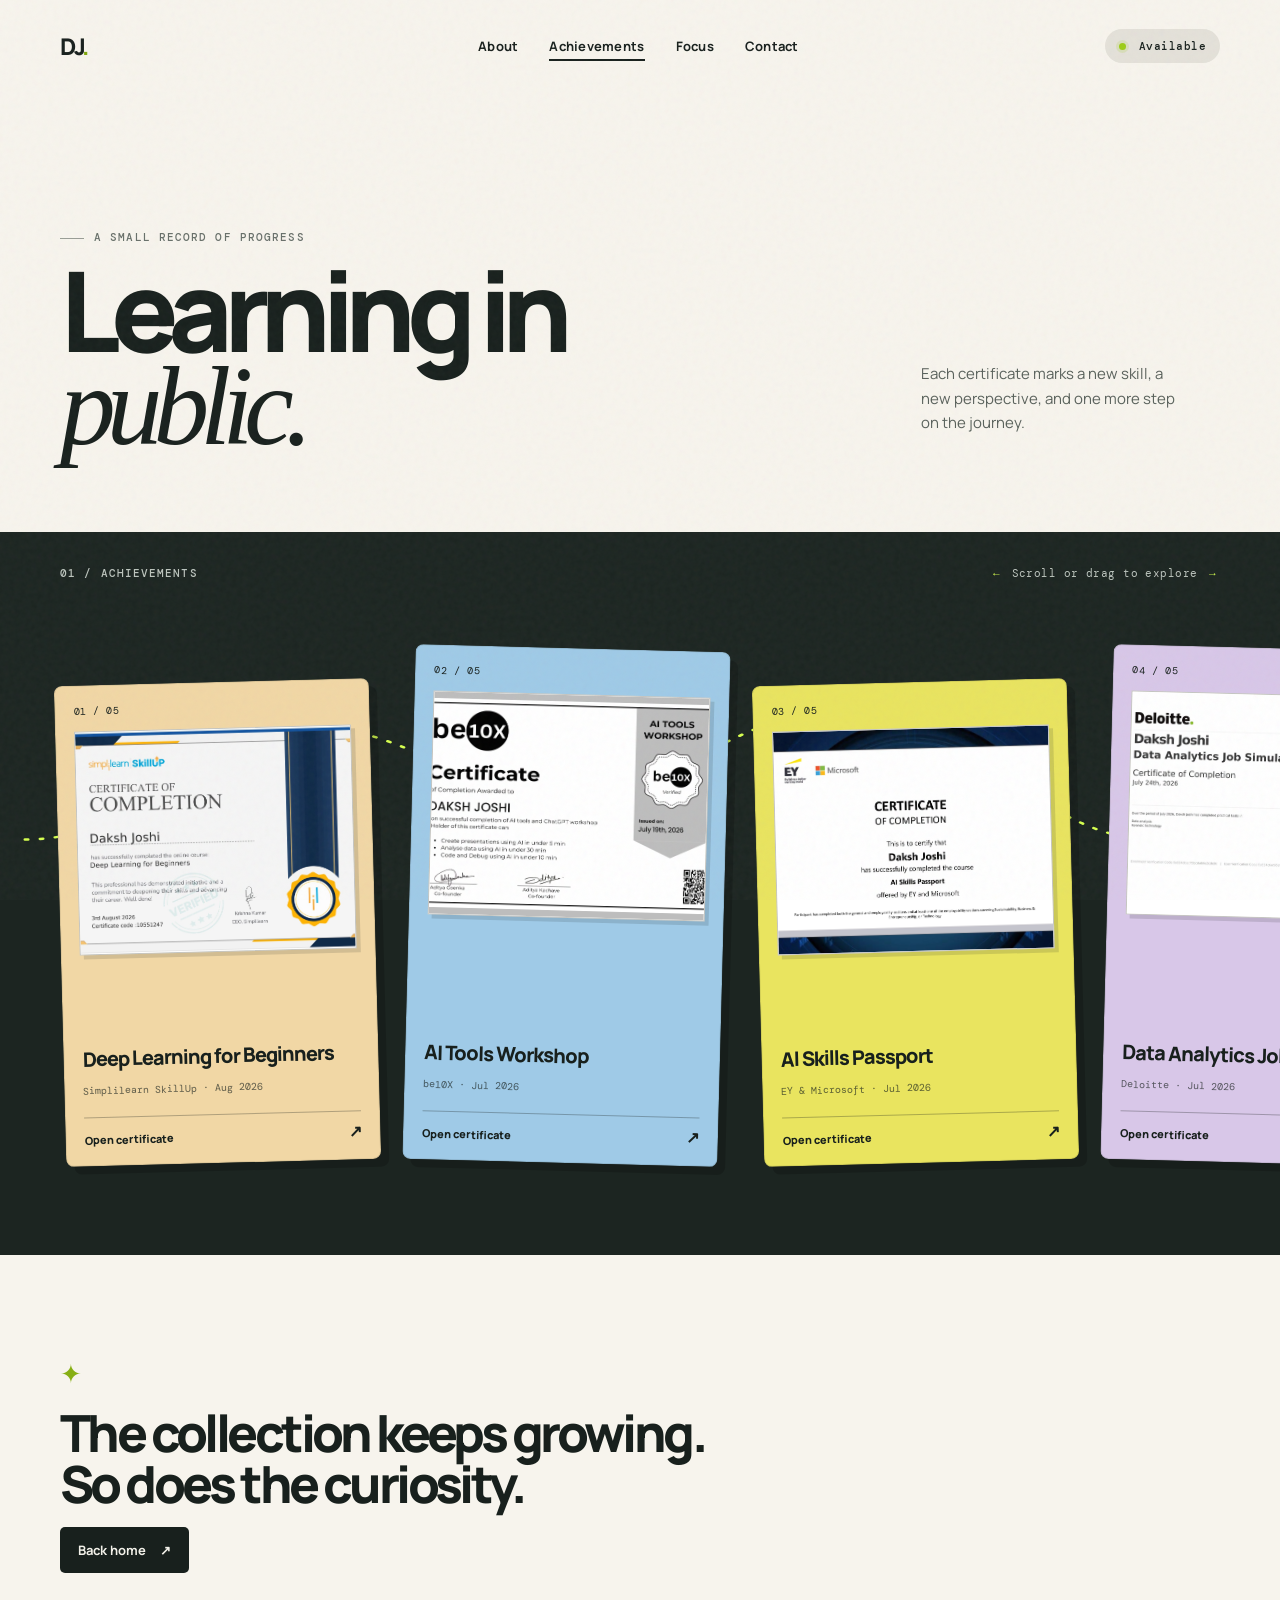
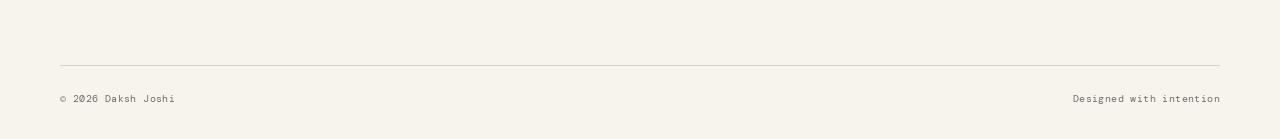
==== achievements.html @ 8176eeb9 "Initial commit" ====
<!doctype html>
<html lang="en">
  <head>
    <meta charset="UTF-8" />
    <meta name="viewport" content="width=device-width, initial-scale=1.0" />
    <meta name="description" content="Daksh Joshi's achievements and certificates." />
    <title>Achievements — Daksh Joshi</title>
    <link rel="preconnect" href="https://fonts.googleapis.com" />
    <link rel="preconnect" href="https://fonts.gstatic.com" crossorigin />
    <link href="https://fonts.googleapis.com/css2?family=DM+Mono:wght@400;500&family=Manrope:wght@400;500;600;700;800&display=swap" rel="stylesheet" />
    <link rel="stylesheet" href="styles.css" />
  </head>
  <body class="achievements-page">
    <div class="grain"></div>
    <header class="nav wrap">
      <a class="brand" href="index.html" aria-label="Daksh Joshi home">DJ<span>.</span></a>
      <nav aria-label="Main navigation">
        <a href="index.html#about">About</a>
        <a class="active" href="achievements.html">Achievements</a>
        <a href="index.html#work">Focus</a>
        <a href="index.html#contact">Contact</a>
      </nav>
      <a class="availability" href="index.html#contact"><i></i> Available</a>
    </header>

    <main>
      <section class="achievements-hero wrap">
        <div>
          <p class="eyebrow">A SMALL RECORD OF PROGRESS</p>
          <h1>Learning in<br /><em>public.</em></h1>
        </div>
        <p class="achievements-intro">Each certificate marks a new skill, a new perspective, and one more step on the journey.</p>
      </section>

      <section class="certificate-section">
        <div class="gallery-title wrap">
          <p class="section-label">01 / ACHIEVEMENTS</p>
          <p class="gallery-hint"><span>←</span> Scroll or drag to explore <span>→</span></p>
        </div>
        <div class="certificate-gallery" aria-label="Certificates. Scroll sideways to view more.">
          <svg class="joy-line" viewBox="0 0 2160 410" preserveAspectRatio="none" aria-hidden="true">
            <path d="M-35 300 C120 300 88 115 265 157 S457 335 592 232 S799 95 937 216 S1120 327 1254 170 S1465 83 1580 235 S1780 329 1900 197 S2080 94 2200 190" />
          </svg>
          <article class="certificate-card warm">
            <p class="card-number">01 / 05</p>
            <div class="certificate-image"><img src="assets/certificates/deep-learning.jpg" alt="Deep Learning for Beginners certificate" /></div>
            <div class="certificate-copy"><p>Deep Learning for Beginners</p><span>Simplilearn SkillUp · Aug 2026</span></div>
            <a href="assets/certificates/deep-learning.pdf" target="_blank" rel="noopener">Open certificate <b>↗</b></a>
          </article>
          <article class="certificate-card blue">
            <p class="card-number">02 / 05</p>
            <div class="certificate-image"><img src="assets/certificates/ai-tools-workshop.jpg" alt="AI Tools Workshop certificate" /></div>
            <div class="certificate-copy"><p>AI Tools Workshop</p><span>be10X · Jul 2026</span></div>
            <a href="assets/certificates/ai-tools-workshop.pdf" target="_blank" rel="noopener">Open certificate <b>↗</b></a>
          </article>
          <article class="certificate-card yellow">
            <p class="card-number">03 / 05</p>
            <div class="certificate-image"><img src="assets/certificates/ai-skills-passport.jpg" alt="AI Skills Passport certificate" /></div>
            <div class="certificate-copy"><p>AI Skills Passport</p><span>EY & Microsoft · Jul 2026</span></div>
            <a href="assets/certificates/ai-skills-passport.pdf" target="_blank" rel="noopener">Open certificate <b>↗</b></a>
          </article>
          <article class="certificate-card lilac">
            <p class="card-number">04 / 05</p>
            <div class="certificate-image"><img src="assets/certificates/data-analytics.jpg" alt="Data Analytics Job Simulation certificate" /></div>
            <div class="certificate-copy"><p>Data Analytics Job Simulation</p><span>Deloitte · Jul 2026</span></div>
            <a href="assets/certificates/data-analytics.pdf" target="_blank" rel="noopener">Open certificate <b>↗</b></a>
          </article>
          <article class="certificate-card green">
            <p class="card-number">05 / 05</p>
            <div class="certificate-image"><img src="assets/certificates/power-bi.jpg" alt="Power BI for Beginners certificate" /></div>
            <div class="certificate-copy"><p>Power BI for Beginners</p><span>Simplilearn SkillUp · Jul 2026</span></div>
            <a href="assets/certificates/power-bi.pdf" target="_blank" rel="noopener">Open certificate <b>↗</b></a>
          </article>
        </div>
      </section>

      <section class="achievement-note wrap">
        <span class="spark">✦</span>
        <p>The collection keeps growing.<br />So does the curiosity.</p>
        <a class="button button-dark" href="index.html">Back home <span>↗</span></a>
      </section>
    </main>
    <footer class="footer wrap"><span>© <span id="year"></span> Daksh Joshi</span><span>Designed with intention</span></footer>
    <script src="script.js"></script>
  </body>
</html>
---- styles.css ----
:root { --ink:#18201d; --paper:#f2f0e9; --lime:#d5ff4f; --muted:#68706a; --line:rgba(24,32,29,.16); }
* { box-sizing:border-box; }
html { scroll-behavior:smooth; }
body { margin:0; color:var(--ink); background:var(--paper); font-family:Manrope,Arial,sans-serif; overflow-x:hidden; }
.grain { position:fixed; inset:0; pointer-events:none; opacity:.07; z-index:10; background-image:url("data:image/svg+xml,%3Csvg viewBox='0 0 180 180' xmlns='http://www.w3.org/2000/svg'%3E%3Cfilter id='n'%3E%3CfeTurbulence type='fractalNoise' baseFrequency='.9' numOctaves='4' stitchTiles='stitch'/%3E%3C/filter%3E%3Crect width='100%25' height='100%25' filter='url(%23n)' opacity='.6'/%3E%3C/svg%3E"); }
.wrap { width:min(1160px, calc(100% - 64px)); margin:auto; }
.nav { height:92px; display:flex; align-items:center; justify-content:space-between; font-size:13px; font-weight:700; letter-spacing:.02em; }
.brand { color:var(--ink); text-decoration:none; font-size:23px; letter-spacing:-.1em; font-weight:800; }.brand span { color:#80a80b; }
nav { display:flex; gap:31px; margin-left:85px; } nav a { color:var(--ink); text-decoration:none; position:relative; padding:6px 0; } nav a::after { content:""; position:absolute; bottom:0; left:0; width:0; height:2px; background:var(--ink); transition:width .28s ease; } nav a:hover::after { width:100%; }
.availability { text-decoration:none; color:var(--ink); background:#e4e1d9; padding:10px 14px; border-radius:999px; font:500 11px "DM Mono",monospace; letter-spacing:.04em; transition:transform .25s, background .25s; }.availability:hover { background:var(--lime); transform:translateY(-2px); }.availability i { display:inline-block; width:7px; height:7px; background:#9ccc15; border-radius:50%; margin-right:6px; box-shadow:0 0 0 3px rgba(156,204,21,.16); }
.hero { min-height:calc(100vh - 92px); display:grid; grid-template-columns:1.1fr .9fr; align-items:center; padding:72px 0 110px; }
.eyebrow,.section-label { font:500 11px "DM Mono",monospace; letter-spacing:.1em; color:var(--muted); margin:0 0 20px; }.eyebrow::before { content:""; display:inline-block; width:24px; height:1px; vertical-align:middle; background:#9a9d96; margin-right:10px; }
h1,h2,h3,p { margin-top:0; } h1 { font-size:clamp(69px,9vw,130px); line-height:.82; letter-spacing:-.085em; margin:0; font-weight:800; } em { font-family:Georgia,serif; font-weight:400; letter-spacing:-.08em; } .intro { max-width:390px; font-size:17px; line-height:1.65; color:#4d5550; margin:38px 0 31px; }
.hero-actions { display:flex; align-items:center; gap:28px; }.button { text-decoration:none; padding:14px 18px; border-radius:5px; font-size:13px; font-weight:700; transition:transform .25s ease, box-shadow .25s ease; }.button-dark { background:var(--ink); color:var(--paper); }.button-dark span,.contact-card a span { margin-left:11px; display:inline-block; transition:transform .25s; }.button-dark:hover { transform:translateY(-3px); box-shadow:0 9px 0 #b9dc3a; }.button-dark:hover span,.contact-card a:hover span { transform:translate(3px,-3px); }
.text-link { color:var(--ink); text-decoration:none; font-size:13px; font-weight:700; display:inline-block; border-bottom:1px solid var(--ink); padding-bottom:4px; transition:color .25s, border-color .25s; }.text-link span { display:inline-block; margin-left:8px; transition:transform .25s; }.text-link:hover { color:#6b9614; border-color:#6b9614; }.text-link:hover span { transform:translateY(4px); }
.certificate-link { margin-left:22px; }
.hero-art { height:480px; position:relative; display:grid; place-items:center; }.portrait-card { width:min(285px,70vw); height:370px; background:var(--ink); color:var(--paper); border-radius:146px 146px 9px 9px; display:flex; flex-direction:column; justify-content:space-between; padding:21px; position:relative; overflow:hidden; box-shadow:16px 18px 0 #dbe1d2; transition:transform .35s ease, box-shadow .35s ease; }.hero-art:hover .portrait-card { transform:rotate(-3deg) translateY(-6px); box-shadow:25px 28px 0 #d3fb51; }.portrait-card::before { content:""; position:absolute; width:270px; height:270px; border-radius:50%; background:var(--lime); top:82px; left:34px; opacity:.94; }.card-top,.card-bottom { z-index:1; font:10px "DM Mono",monospace; letter-spacing:.08em; }.card-bottom { color:#b9c0ba; }.monogram { z-index:1; position:absolute; top:116px; left:50%; transform:translateX(-50%); font-size:117px; font-weight:800; letter-spacing:-.14em; color:var(--ink); }.orb { position:absolute; border-radius:50%; z-index:-1; }.orb-one { width:140px; height:140px; right:5px; top:18px; border:1px solid #b7b8b2; }.orb-two { width:53px; height:53px; left:27px; bottom:62px; background:#a6d72a; }.side-note { position:absolute; right:-3px; bottom:12px; transform:rotate(-90deg); transform-origin:right bottom; font:10px "DM Mono",monospace; letter-spacing:.08em; color:var(--muted); }
.section { padding:112px 0; }.about { border-top:1px solid var(--line); }.about-grid { display:grid; grid-template-columns:1.15fr .85fr; gap:80px; }.about h2 { font-size:clamp(37px,4.5vw,62px); line-height:1; letter-spacing:-.07em; margin:0; }.about-text { font-size:15px; line-height:1.7; color:#4e5650; padding-top:7px; }.about-text p { margin-bottom:20px; }.about-text .text-link { margin-top:12px; color:var(--ink); }
.focus { background:var(--ink); color:var(--paper); width:100%; padding-left:max(32px, calc((100% - 1160px)/2)); padding-right:max(32px, calc((100% - 1160px)/2)); }.focus-head { display:flex; justify-content:space-between; align-items:flex-start; }.focus .section-label { color:#aab2ac; }.focus-head > p:last-child { margin:0; color:#c4c8c2; font-size:14px; }.focus-list { border-top:1px solid rgba(255,255,255,.22); margin-top:46px; }.focus-item { min-height:144px; display:grid; grid-template-columns:80px 1fr 1.2fr 40px; align-items:center; gap:20px; border-bottom:1px solid rgba(255,255,255,.22); transition:padding .35s, background .35s, color .35s; }.focus-item:hover { color:var(--ink); background:var(--lime); padding-left:24px; padding-right:24px; }.focus-item span { font:11px "DM Mono",monospace; color:#b9c3bc; }.focus-item:hover span { color:#4a5831; }.focus-item h3 { font-size:27px; letter-spacing:-.06em; line-height:.96; margin:0; }.focus-item p { font-size:14px; line-height:1.6; color:#bac1bb; margin:0; max-width:275px; }.focus-item:hover p { color:#435134; }.focus-item b { font-size:24px; font-weight:400; text-align:right; transition:transform .3s; }.focus-item:hover b { transform:translate(4px,-4px); }
.contact { padding-bottom:100px; }.contact-card { min-height:300px; position:relative; overflow:hidden; display:flex; flex-direction:column; justify-content:center; align-items:flex-start; padding:52px; background:#d7fa5d; border-radius:8px; transition:transform .35s, box-shadow .35s; }.contact-card:hover { transform:translateY(-7px); box-shadow:12px 12px 0 var(--ink); }.contact-card p { max-width:420px; font-size:25px; letter-spacing:-.05em; line-height:1.12; margin:0 0 24px; position:relative; z-index:1; }.contact-card a { color:var(--ink); font-size:clamp(35px,5vw,67px); font-weight:800; letter-spacing:-.08em; text-decoration:none; position:relative; z-index:1; }.contact-glow { position:absolute; right:-55px; top:-120px; width:350px; height:350px; border-radius:50%; background:#f5ffd5; transition:transform .5s; }.contact-card:hover .contact-glow { transform:scale(1.25); }
.footer { border-top:1px solid var(--line); padding:26px 0 34px; display:flex; justify-content:space-between; color:var(--muted); font:10px "DM Mono",monospace; letter-spacing:.04em; }.reveal { animation:rise .8s both; }.hero-art { animation-delay:.15s; } @keyframes rise { from { opacity:0; transform:translateY(18px); } to { opacity:1; transform:none; } }
.achievements-page { background:#f7f4ed; }.achievements-page nav a.active::after { width:100%; }.achievements-hero { min-height:440px; display:flex; justify-content:space-between; align-items:flex-end; padding:84px 0 80px; }.achievements-hero h1 { font-size:clamp(60px,8.7vw,120px); }.achievements-intro { width:270px; margin:0 2.5% 16px 0; color:#59615b; font-size:15px; line-height:1.65; }.certificate-section { background:#1c2521; color:var(--paper); padding:34px 0 66px; overflow:hidden; }.gallery-title { display:flex; justify-content:space-between; align-items:center; }.gallery-title .section-label { color:#bdc5be; margin:0; }.gallery-hint { color:#bdc5be; font:11px "DM Mono",monospace; letter-spacing:.04em; margin:0; }.gallery-hint span { color:var(--lime); padding:0 4px; }.certificate-gallery { position:relative; display:flex; gap:34px; overflow-x:auto; overscroll-behavior-x:contain; scroll-snap-type:x mandatory; scrollbar-width:none; padding:68px max(32px, calc((100vw - 1160px)/2)) 26px; cursor:grab; }.certificate-gallery::-webkit-scrollbar { display:none; }.certificate-gallery.is-dragging { cursor:grabbing; user-select:none; scroll-snap-type:none; }.joy-line { pointer-events:none; position:absolute; height:330px; width:2160px; left:max(32px, calc((100vw - 1160px)/2)); top:18px; overflow:visible; }.joy-line path { fill:none; stroke:#d5ff4f; stroke-width:3; stroke-linecap:round; stroke-dasharray:3 12; }.certificate-card { position:relative; z-index:1; flex:0 0 315px; min-height:481px; display:flex; flex-direction:column; scroll-snap-align:center; padding:18px; border-radius:8px; color:var(--ink); border:1px solid rgba(24,32,29,.12); box-shadow:8px 8px 0 rgba(0,0,0,.18); transform:rotate(var(--tilt, 0deg)); transition:transform .3s ease, box-shadow .3s ease; }.certificate-card:nth-of-type(odd) { margin-top:34px; --tilt:-1.5deg; }.certificate-card:nth-of-type(even) { --tilt:1.5deg; }.certificate-card:hover { transform:translateY(-16px) rotate(0); box-shadow:13px 16px 0 #d5ff4f; }.certificate-card.warm { background:#f1d7a5; }.certificate-card.blue { background:#9fcae7; }.certificate-card.yellow { background:#e9e45f; }.certificate-card.lilac { background:#d8c7e8; }.certificate-card.green { background:#b7dfaf; }.card-number { font:10px "DM Mono",monospace; letter-spacing:.06em; margin:0 0 14px; }.certificate-image { height:224px; overflow:hidden; background:#fffdf9; border:1px solid rgba(24,32,29,.25); box-shadow:4px 4px 0 rgba(24,32,29,.14); }.certificate-image img { display:block; width:100%; height:100%; object-fit:cover; transition:transform .55s ease; }.certificate-card:hover .certificate-image img { transform:scale(1.07); }.certificate-copy { margin-top:auto; padding-top:25px; }.certificate-copy p { font-size:20px; font-weight:800; letter-spacing:-.05em; line-height:1.02; margin:0 0 8px; }.certificate-copy span { color:rgba(24,32,29,.68); font:10px "DM Mono",monospace; }.certificate-card > a { color:var(--ink); text-decoration:none; border-top:1px solid rgba(24,32,29,.3); margin-top:18px; padding-top:14px; display:flex; justify-content:space-between; font-size:11px; font-weight:800; }.certificate-card > a b { font-size:16px; line-height:.7; transition:transform .25s; }.certificate-card > a:hover b { transform:translate(3px,-3px); }.achievement-note { padding:100px 0 105px; position:relative; }.achievement-note .spark { display:block; font-size:26px; color:#87af14; margin-bottom:16px; }.achievement-note p { font-size:clamp(32px,4vw,53px); letter-spacing:-.07em; line-height:1; font-weight:800; margin:0 0 29px; }
@media (max-width:700px) { .wrap { width:min(100% - 40px,1160px); }.nav { height:78px; }.nav nav { display:none; }.availability { font-size:10px; }.hero { grid-template-columns:1fr; padding:64px 0 75px; }.hero-art { height:375px; margin-top:38px; }.portrait-card { height:320px; width:240px; }.portrait-card::before { width:230px; height:230px; left:20px; top:68px; }.monogram { top:99px; font-size:98px; }.about-grid { grid-template-columns:1fr; gap:30px; }.section { padding:74px 0; }.focus { padding-left:20px; padding-right:20px; }.focus-item { grid-template-columns:35px 1fr 30px; gap:10px; padding:24px 0; min-height:0; }.focus-item p { grid-column:2/4; font-size:12px; }.focus-item h3 { font-size:23px; }.contact-card { padding:33px 27px; min-height:250px; }.contact-card p { font-size:21px; }.footer { font-size:9px; }.side-note { right:-12px; }.certificate-link { margin:18px 0 0; }.achievements-hero { min-height:365px; display:block; padding:58px 0 65px; }.achievements-intro { margin:30px 0 0; }.certificate-gallery { gap:23px; padding:48px 20px 26px; }.joy-line { left:20px; top:3px; }.certificate-card { flex-basis:270px; min-height:430px; padding:14px; }.certificate-image { height:190px; }.certificate-copy p { font-size:18px; }.gallery-title { width:calc(100% - 40px); }.gallery-hint { font-size:9px; }.achievement-note { padding:72px 0; } }
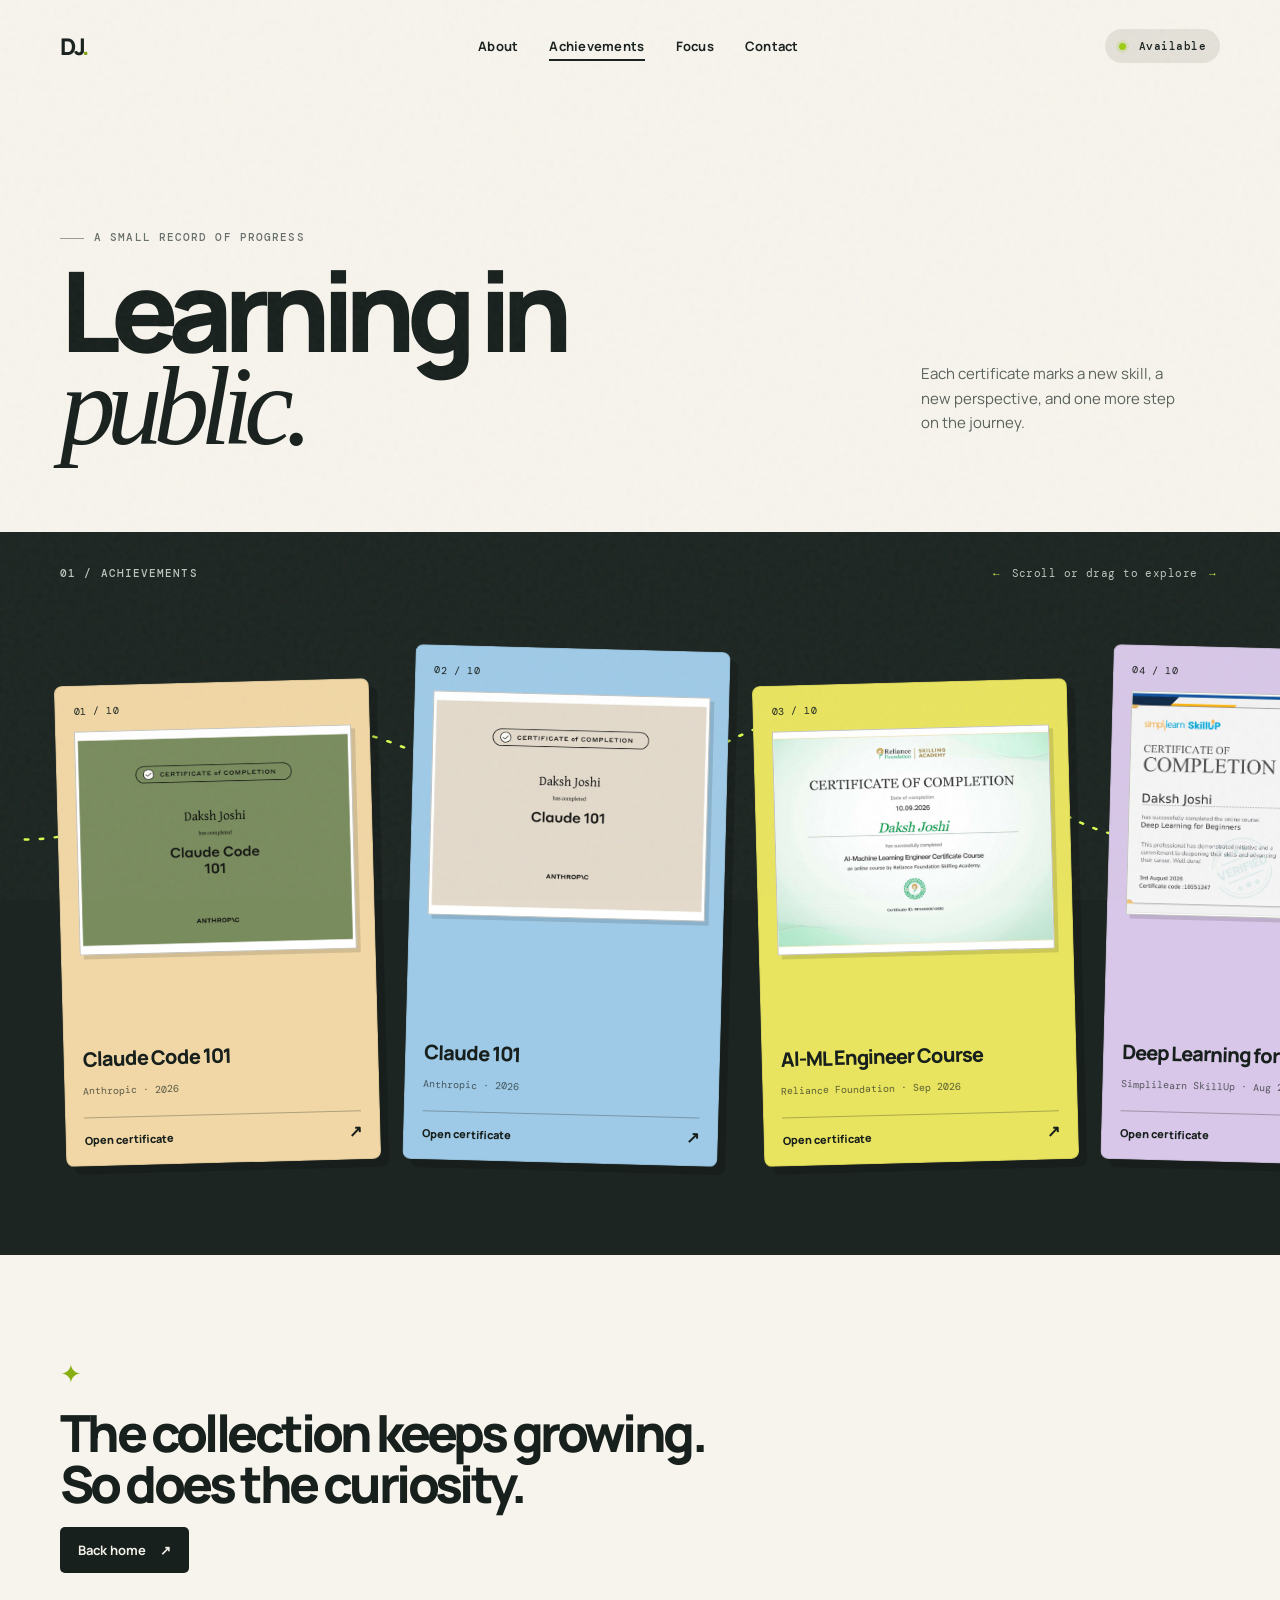
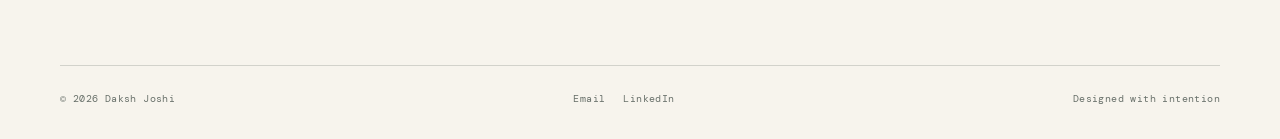
==== commit a6681985: "Update" ====
--- a/achievements.html
+++ b/achievements.html
@@ -38,38 +38,68 @@
           <p class="gallery-hint"><span>←</span> Scroll or drag to explore <span>→</span></p>
         </div>
         <div class="certificate-gallery" aria-label="Certificates. Scroll sideways to view more.">
-          <svg class="joy-line" viewBox="0 0 2160 410" preserveAspectRatio="none" aria-hidden="true">
-            <path d="M-35 300 C120 300 88 115 265 157 S457 335 592 232 S799 95 937 216 S1120 327 1254 170 S1465 83 1580 235 S1780 329 1900 197 S2080 94 2200 190" />
+          <svg class="joy-line" viewBox="0 0 4200 410" preserveAspectRatio="none" aria-hidden="true">
+            <path d="M-35 300 C120 300 88 115 265 157 S457 335 592 232 S799 95 937 216 S1120 327 1254 170 S1465 83 1580 235 S1780 329 1900 197 S2080 94 2200 190 S2400 320 2520 205 S2720 90 2850 210 S3040 330 3180 180 S3360 85 3490 225 S3680 325 3820 195 S4000 95 4150 210" />
           </svg>
           <article class="certificate-card warm">
-            <p class="card-number">01 / 05</p>
+            <p class="card-number">01 / 10</p>
+            <div class="certificate-image"><img src="assets/certificates/claude-code-101.jpg" alt="Claude Code 101 certificate" /></div>
+            <div class="certificate-copy"><p>Claude Code 101</p><span>Anthropic · 2026</span></div>
+            <a href="assets/certificates/claude-code-101.pdf" target="_blank" rel="noopener">Open certificate <b>↗</b></a>
+          </article>
+          <article class="certificate-card blue">
+            <p class="card-number">02 / 10</p>
+            <div class="certificate-image"><img src="assets/certificates/claude-101.jpg" alt="Claude 101 certificate" /></div>
+            <div class="certificate-copy"><p>Claude 101</p><span>Anthropic · 2026</span></div>
+            <a href="assets/certificates/claude-101.pdf" target="_blank" rel="noopener">Open certificate <b>↗</b></a>
+          </article>
+          <article class="certificate-card yellow">
+            <p class="card-number">03 / 10</p>
+            <div class="certificate-image"><img src="assets/certificates/reliance-ai-ml.jpg" alt="AI-Machine Learning Engineer Certificate" /></div>
+            <div class="certificate-copy"><p>AI-ML Engineer Course</p><span>Reliance Foundation · Sep 2026</span></div>
+            <a href="assets/certificates/reliance-ai-ml.pdf" target="_blank" rel="noopener">Open certificate <b>↗</b></a>
+          </article>
+          <article class="certificate-card lilac">
+            <p class="card-number">04 / 10</p>
             <div class="certificate-image"><img src="assets/certificates/deep-learning.jpg" alt="Deep Learning for Beginners certificate" /></div>
             <div class="certificate-copy"><p>Deep Learning for Beginners</p><span>Simplilearn SkillUp · Aug 2026</span></div>
             <a href="assets/certificates/deep-learning.pdf" target="_blank" rel="noopener">Open certificate <b>↗</b></a>
           </article>
+          <article class="certificate-card green">
+            <p class="card-number">05 / 10</p>
+            <div class="certificate-image"><img src="assets/certificates/swayam-machine-learning.jpg" alt="Machine Learning Using Python Programming certificate" /></div>
+            <div class="certificate-copy"><p>ML Using Python</p><span>SWAYAM & BHU · Jan 2026</span></div>
+            <a href="assets/certificates/swayam-machine-learning.pdf" target="_blank" rel="noopener">Open certificate <b>↗</b></a>
+          </article>
+          <article class="certificate-card warm">
+            <p class="card-number">06 / 10</p>
+            <div class="certificate-image"><img src="assets/certificates/data-analytics.jpg" alt="Data Analytics Job Simulation certificate" /></div>
+            <div class="certificate-copy"><p>Data Analytics Job Simulation</p><span>Deloitte · Jul 2026</span></div>
+            <a href="assets/certificates/data-analytics.pdf" target="_blank" rel="noopener">Open certificate <b>↗</b></a>
+          </article>
           <article class="certificate-card blue">
-            <p class="card-number">02 / 05</p>
-            <div class="certificate-image"><img src="assets/certificates/ai-tools-workshop.jpg" alt="AI Tools Workshop certificate" /></div>
-            <div class="certificate-copy"><p>AI Tools Workshop</p><span>be10X · Jul 2026</span></div>
-            <a href="assets/certificates/ai-tools-workshop.pdf" target="_blank" rel="noopener">Open certificate <b>↗</b></a>
+            <p class="card-number">07 / 10</p>
+            <div class="certificate-image"><img src="assets/certificates/power-bi.jpg" alt="Power BI for Beginners certificate" /></div>
+            <div class="certificate-copy"><p>Power BI for Beginners</p><span>Simplilearn SkillUp · Jul 2026</span></div>
+            <a href="assets/certificates/power-bi.pdf" target="_blank" rel="noopener">Open certificate <b>↗</b></a>
           </article>
           <article class="certificate-card yellow">
-            <p class="card-number">03 / 05</p>
+            <p class="card-number">08 / 10</p>
+            <div class="certificate-image is-portrait"><img src="assets/certificates/advance-ms-excel.jpg" alt="Advance MS Excel Offline certificate" /></div>
+            <div class="certificate-copy"><p>Advance MS Excel</p><span>Ocean Computer Centre · Aug 2026</span></div>
+            <a href="assets/certificates/advance-ms-excel.pdf" target="_blank" rel="noopener">Open certificate <b>↗</b></a>
+          </article>
+          <article class="certificate-card lilac">
+            <p class="card-number">09 / 10</p>
             <div class="certificate-image"><img src="assets/certificates/ai-skills-passport.jpg" alt="AI Skills Passport certificate" /></div>
             <div class="certificate-copy"><p>AI Skills Passport</p><span>EY & Microsoft · Jul 2026</span></div>
             <a href="assets/certificates/ai-skills-passport.pdf" target="_blank" rel="noopener">Open certificate <b>↗</b></a>
           </article>
-          <article class="certificate-card lilac">
-            <p class="card-number">04 / 05</p>
-            <div class="certificate-image"><img src="assets/certificates/data-analytics.jpg" alt="Data Analytics Job Simulation certificate" /></div>
-            <div class="certificate-copy"><p>Data Analytics Job Simulation</p><span>Deloitte · Jul 2026</span></div>
-            <a href="assets/certificates/data-analytics.pdf" target="_blank" rel="noopener">Open certificate <b>↗</b></a>
-          </article>
           <article class="certificate-card green">
-            <p class="card-number">05 / 05</p>
-            <div class="certificate-image"><img src="assets/certificates/power-bi.jpg" alt="Power BI for Beginners certificate" /></div>
-            <div class="certificate-copy"><p>Power BI for Beginners</p><span>Simplilearn SkillUp · Jul 2026</span></div>
-            <a href="assets/certificates/power-bi.pdf" target="_blank" rel="noopener">Open certificate <b>↗</b></a>
+            <p class="card-number">10 / 10</p>
+            <div class="certificate-image"><img src="assets/certificates/ai-tools-workshop.jpg" alt="AI Tools Workshop certificate" /></div>
+            <div class="certificate-copy"><p>AI Tools Workshop</p><span>be10X · Jul 2026</span></div>
+            <a href="assets/certificates/ai-tools-workshop.pdf" target="_blank" rel="noopener">Open certificate <b>↗</b></a>
           </article>
         </div>
       </section>
@@ -80,7 +110,14 @@
         <a class="button button-dark" href="index.html">Back home <span>↗</span></a>
       </section>
     </main>
-    <footer class="footer wrap"><span>© <span id="year"></span> Daksh Joshi</span><span>Designed with intention</span></footer>
+    <footer class="footer wrap">
+      <span>© <span id="year"></span> Daksh Joshi</span>
+      <div class="footer-links">
+        <a href="mailto:joshidaksh085@gmail.com">Email</a>
+        <a href="https://www.linkedin.com/in/daksh-joshi-44282137b/" target="_blank" rel="noopener">LinkedIn</a>
+      </div>
+      <span>Designed with intention</span>
+    </footer>
     <script src="script.js"></script>
   </body>
 </html>
--- a/styles.css
+++ b/styles.css
@@ -16,8 +16,8 @@
 .certificate-link { margin-left:22px; }
 .hero-art { height:480px; position:relative; display:grid; place-items:center; }.portrait-card { width:min(285px,70vw); height:370px; background:var(--ink); color:var(--paper); border-radius:146px 146px 9px 9px; display:flex; flex-direction:column; justify-content:space-between; padding:21px; position:relative; overflow:hidden; box-shadow:16px 18px 0 #dbe1d2; transition:transform .35s ease, box-shadow .35s ease; }.hero-art:hover .portrait-card { transform:rotate(-3deg) translateY(-6px); box-shadow:25px 28px 0 #d3fb51; }.portrait-card::before { content:""; position:absolute; width:270px; height:270px; border-radius:50%; background:var(--lime); top:82px; left:34px; opacity:.94; }.card-top,.card-bottom { z-index:1; font:10px "DM Mono",monospace; letter-spacing:.08em; }.card-bottom { color:#b9c0ba; }.monogram { z-index:1; position:absolute; top:116px; left:50%; transform:translateX(-50%); font-size:117px; font-weight:800; letter-spacing:-.14em; color:var(--ink); }.orb { position:absolute; border-radius:50%; z-index:-1; }.orb-one { width:140px; height:140px; right:5px; top:18px; border:1px solid #b7b8b2; }.orb-two { width:53px; height:53px; left:27px; bottom:62px; background:#a6d72a; }.side-note { position:absolute; right:-3px; bottom:12px; transform:rotate(-90deg); transform-origin:right bottom; font:10px "DM Mono",monospace; letter-spacing:.08em; color:var(--muted); }
 .section { padding:112px 0; }.about { border-top:1px solid var(--line); }.about-grid { display:grid; grid-template-columns:1.15fr .85fr; gap:80px; }.about h2 { font-size:clamp(37px,4.5vw,62px); line-height:1; letter-spacing:-.07em; margin:0; }.about-text { font-size:15px; line-height:1.7; color:#4e5650; padding-top:7px; }.about-text p { margin-bottom:20px; }.about-text .text-link { margin-top:12px; color:var(--ink); }
-.focus { background:var(--ink); color:var(--paper); width:100%; padding-left:max(32px, calc((100% - 1160px)/2)); padding-right:max(32px, calc((100% - 1160px)/2)); }.focus-head { display:flex; justify-content:space-between; align-items:flex-start; }.focus .section-label { color:#aab2ac; }.focus-head > p:last-child { margin:0; color:#c4c8c2; font-size:14px; }.focus-list { border-top:1px solid rgba(255,255,255,.22); margin-top:46px; }.focus-item { min-height:144px; display:grid; grid-template-columns:80px 1fr 1.2fr 40px; align-items:center; gap:20px; border-bottom:1px solid rgba(255,255,255,.22); transition:padding .35s, background .35s, color .35s; }.focus-item:hover { color:var(--ink); background:var(--lime); padding-left:24px; padding-right:24px; }.focus-item span { font:11px "DM Mono",monospace; color:#b9c3bc; }.focus-item:hover span { color:#4a5831; }.focus-item h3 { font-size:27px; letter-spacing:-.06em; line-height:.96; margin:0; }.focus-item p { font-size:14px; line-height:1.6; color:#bac1bb; margin:0; max-width:275px; }.focus-item:hover p { color:#435134; }.focus-item b { font-size:24px; font-weight:400; text-align:right; transition:transform .3s; }.focus-item:hover b { transform:translate(4px,-4px); }
-.contact { padding-bottom:100px; }.contact-card { min-height:300px; position:relative; overflow:hidden; display:flex; flex-direction:column; justify-content:center; align-items:flex-start; padding:52px; background:#d7fa5d; border-radius:8px; transition:transform .35s, box-shadow .35s; }.contact-card:hover { transform:translateY(-7px); box-shadow:12px 12px 0 var(--ink); }.contact-card p { max-width:420px; font-size:25px; letter-spacing:-.05em; line-height:1.12; margin:0 0 24px; position:relative; z-index:1; }.contact-card a { color:var(--ink); font-size:clamp(35px,5vw,67px); font-weight:800; letter-spacing:-.08em; text-decoration:none; position:relative; z-index:1; }.contact-glow { position:absolute; right:-55px; top:-120px; width:350px; height:350px; border-radius:50%; background:#f5ffd5; transition:transform .5s; }.contact-card:hover .contact-glow { transform:scale(1.25); }
-.footer { border-top:1px solid var(--line); padding:26px 0 34px; display:flex; justify-content:space-between; color:var(--muted); font:10px "DM Mono",monospace; letter-spacing:.04em; }.reveal { animation:rise .8s both; }.hero-art { animation-delay:.15s; } @keyframes rise { from { opacity:0; transform:translateY(18px); } to { opacity:1; transform:none; } }
-.achievements-page { background:#f7f4ed; }.achievements-page nav a.active::after { width:100%; }.achievements-hero { min-height:440px; display:flex; justify-content:space-between; align-items:flex-end; padding:84px 0 80px; }.achievements-hero h1 { font-size:clamp(60px,8.7vw,120px); }.achievements-intro { width:270px; margin:0 2.5% 16px 0; color:#59615b; font-size:15px; line-height:1.65; }.certificate-section { background:#1c2521; color:var(--paper); padding:34px 0 66px; overflow:hidden; }.gallery-title { display:flex; justify-content:space-between; align-items:center; }.gallery-title .section-label { color:#bdc5be; margin:0; }.gallery-hint { color:#bdc5be; font:11px "DM Mono",monospace; letter-spacing:.04em; margin:0; }.gallery-hint span { color:var(--lime); padding:0 4px; }.certificate-gallery { position:relative; display:flex; gap:34px; overflow-x:auto; overscroll-behavior-x:contain; scroll-snap-type:x mandatory; scrollbar-width:none; padding:68px max(32px, calc((100vw - 1160px)/2)) 26px; cursor:grab; }.certificate-gallery::-webkit-scrollbar { display:none; }.certificate-gallery.is-dragging { cursor:grabbing; user-select:none; scroll-snap-type:none; }.joy-line { pointer-events:none; position:absolute; height:330px; width:2160px; left:max(32px, calc((100vw - 1160px)/2)); top:18px; overflow:visible; }.joy-line path { fill:none; stroke:#d5ff4f; stroke-width:3; stroke-linecap:round; stroke-dasharray:3 12; }.certificate-card { position:relative; z-index:1; flex:0 0 315px; min-height:481px; display:flex; flex-direction:column; scroll-snap-align:center; padding:18px; border-radius:8px; color:var(--ink); border:1px solid rgba(24,32,29,.12); box-shadow:8px 8px 0 rgba(0,0,0,.18); transform:rotate(var(--tilt, 0deg)); transition:transform .3s ease, box-shadow .3s ease; }.certificate-card:nth-of-type(odd) { margin-top:34px; --tilt:-1.5deg; }.certificate-card:nth-of-type(even) { --tilt:1.5deg; }.certificate-card:hover { transform:translateY(-16px) rotate(0); box-shadow:13px 16px 0 #d5ff4f; }.certificate-card.warm { background:#f1d7a5; }.certificate-card.blue { background:#9fcae7; }.certificate-card.yellow { background:#e9e45f; }.certificate-card.lilac { background:#d8c7e8; }.certificate-card.green { background:#b7dfaf; }.card-number { font:10px "DM Mono",monospace; letter-spacing:.06em; margin:0 0 14px; }.certificate-image { height:224px; overflow:hidden; background:#fffdf9; border:1px solid rgba(24,32,29,.25); box-shadow:4px 4px 0 rgba(24,32,29,.14); }.certificate-image img { display:block; width:100%; height:100%; object-fit:cover; transition:transform .55s ease; }.certificate-card:hover .certificate-image img { transform:scale(1.07); }.certificate-copy { margin-top:auto; padding-top:25px; }.certificate-copy p { font-size:20px; font-weight:800; letter-spacing:-.05em; line-height:1.02; margin:0 0 8px; }.certificate-copy span { color:rgba(24,32,29,.68); font:10px "DM Mono",monospace; }.certificate-card > a { color:var(--ink); text-decoration:none; border-top:1px solid rgba(24,32,29,.3); margin-top:18px; padding-top:14px; display:flex; justify-content:space-between; font-size:11px; font-weight:800; }.certificate-card > a b { font-size:16px; line-height:.7; transition:transform .25s; }.certificate-card > a:hover b { transform:translate(3px,-3px); }.achievement-note { padding:100px 0 105px; position:relative; }.achievement-note .spark { display:block; font-size:26px; color:#87af14; margin-bottom:16px; }.achievement-note p { font-size:clamp(32px,4vw,53px); letter-spacing:-.07em; line-height:1; font-weight:800; margin:0 0 29px; }
-@media (max-width:700px) { .wrap { width:min(100% - 40px,1160px); }.nav { height:78px; }.nav nav { display:none; }.availability { font-size:10px; }.hero { grid-template-columns:1fr; padding:64px 0 75px; }.hero-art { height:375px; margin-top:38px; }.portrait-card { height:320px; width:240px; }.portrait-card::before { width:230px; height:230px; left:20px; top:68px; }.monogram { top:99px; font-size:98px; }.about-grid { grid-template-columns:1fr; gap:30px; }.section { padding:74px 0; }.focus { padding-left:20px; padding-right:20px; }.focus-item { grid-template-columns:35px 1fr 30px; gap:10px; padding:24px 0; min-height:0; }.focus-item p { grid-column:2/4; font-size:12px; }.focus-item h3 { font-size:23px; }.contact-card { padding:33px 27px; min-height:250px; }.contact-card p { font-size:21px; }.footer { font-size:9px; }.side-note { right:-12px; }.certificate-link { margin:18px 0 0; }.achievements-hero { min-height:365px; display:block; padding:58px 0 65px; }.achievements-intro { margin:30px 0 0; }.certificate-gallery { gap:23px; padding:48px 20px 26px; }.joy-line { left:20px; top:3px; }.certificate-card { flex-basis:270px; min-height:430px; padding:14px; }.certificate-image { height:190px; }.certificate-copy p { font-size:18px; }.gallery-title { width:calc(100% - 40px); }.gallery-hint { font-size:9px; }.achievement-note { padding:72px 0; } }
+.focus { background:var(--ink); color:var(--paper); width:100%; padding-left:max(32px, calc((100% - 1160px)/2)); padding-right:max(32px, calc((100% - 1160px)/2)); }.focus-head { display:flex; justify-content:space-between; align-items:flex-start; }.focus .section-label { color:#aab2ac; }.focus-head > p:last-child { margin:0; color:#c4c8c2; font-size:14px; }.focus-list { border-top:1px solid rgba(255,255,255,.22); margin-top:46px; }.focus-item { min-height:144px; display:grid; grid-template-columns:80px 1.1fr 1.4fr; align-items:center; gap:24px; border-bottom:1px solid rgba(255,255,255,.22); transition:padding .35s, background .35s, color .35s; }.focus-item:hover { color:var(--ink); background:var(--lime); padding-left:24px; padding-right:24px; }.focus-item span { font:11px "DM Mono",monospace; color:#b9c3bc; }.focus-item:hover span { color:#4a5831; }.focus-item h3 { font-size:27px; letter-spacing:-.06em; line-height:.96; margin:0; }.focus-item p { font-size:14px; line-height:1.6; color:#bac1bb; margin:0; max-width:320px; }.focus-item:hover p { color:#435134; }.focus-item b { font-size:24px; font-weight:400; text-align:right; transition:transform .3s; }.focus-item:hover b { transform:translate(4px,-4px); }
+.contact { padding-bottom:100px; }.contact-card { min-height:300px; position:relative; overflow:hidden; display:flex; flex-direction:column; justify-content:center; align-items:flex-start; padding:52px; background:#d7fa5d; border-radius:8px; transition:transform .35s, box-shadow .35s; }.contact-card:hover { transform:translateY(-7px); box-shadow:12px 12px 0 var(--ink); }.contact-card p { max-width:420px; font-size:25px; letter-spacing:-.05em; line-height:1.12; margin:0 0 24px; position:relative; z-index:1; }.contact-card a.contact-cta { color:var(--ink); font-size:clamp(35px,5vw,67px); font-weight:800; letter-spacing:-.08em; text-decoration:none; position:relative; z-index:1; }.contact-links { display:flex; flex-wrap:wrap; gap:12px; margin-top:28px; position:relative; z-index:1; }.contact-link { display:inline-flex; align-items:center; gap:6px; background:rgba(24,32,29,.07); color:var(--ink); text-decoration:none; padding:10px 18px; border-radius:999px; font:600 13px "DM Mono",monospace; letter-spacing:.02em; border:1px solid rgba(24,32,29,.14); transition:background .25s, transform .25s, color .25s; }.contact-link:hover { background:var(--ink); color:var(--paper); transform:translateY(-2px); }.contact-glow { position:absolute; right:-55px; top:-120px; width:350px; height:350px; border-radius:50%; background:#f5ffd5; transition:transform .5s; }.contact-card:hover .contact-glow { transform:scale(1.25); }
+.footer { border-top:1px solid var(--line); padding:26px 0 34px; display:flex; justify-content:space-between; align-items:center; color:var(--muted); font:10px "DM Mono",monospace; letter-spacing:.04em; }.footer-links { display:flex; gap:18px; }.footer-links a { color:var(--muted); text-decoration:none; transition:color .2s; }.footer-links a:hover { color:var(--ink); text-decoration:underline; }.reveal { animation:rise .8s both; }.hero-art { animation-delay:.15s; } @keyframes rise { from { opacity:0; transform:translateY(18px); } to { opacity:1; transform:none; } }
+.achievements-page { background:#f7f4ed; }.achievements-page nav a.active::after { width:100%; }.achievements-hero { min-height:440px; display:flex; justify-content:space-between; align-items:flex-end; padding:84px 0 80px; }.achievements-hero h1 { font-size:clamp(60px,8.7vw,120px); }.achievements-intro { width:270px; margin:0 2.5% 16px 0; color:#59615b; font-size:15px; line-height:1.65; }.certificate-section { background:#1c2521; color:var(--paper); padding:34px 0 66px; overflow:hidden; }.gallery-title { display:flex; justify-content:space-between; align-items:center; }.gallery-title .section-label { color:#bdc5be; margin:0; }.gallery-hint { color:#bdc5be; font:11px "DM Mono",monospace; letter-spacing:.04em; margin:0; }.gallery-hint span { color:var(--lime); padding:0 4px; }.certificate-gallery { position:relative; display:flex; gap:34px; overflow-x:auto; overscroll-behavior-x:contain; scroll-snap-type:x mandatory; scrollbar-width:none; padding:68px max(32px, calc((100vw - 1160px)/2)) 26px; cursor:grab; }.certificate-gallery::-webkit-scrollbar { display:none; }.certificate-gallery.is-dragging { cursor:grabbing; user-select:none; scroll-snap-type:none; }.joy-line { pointer-events:none; position:absolute; height:330px; width:4200px; left:max(32px, calc((100vw - 1160px)/2)); top:18px; overflow:visible; }.joy-line path { fill:none; stroke:#d5ff4f; stroke-width:3; stroke-linecap:round; stroke-dasharray:3 12; }.certificate-card { position:relative; z-index:1; flex:0 0 315px; min-height:481px; display:flex; flex-direction:column; scroll-snap-align:center; padding:18px; border-radius:8px; color:var(--ink); border:1px solid rgba(24,32,29,.12); box-shadow:8px 8px 0 rgba(0,0,0,.18); transform:rotate(var(--tilt, 0deg)); transition:transform .3s ease, box-shadow .3s ease; }.certificate-card:nth-of-type(odd) { margin-top:34px; --tilt:-1.5deg; }.certificate-card:nth-of-type(even) { --tilt:1.5deg; }.certificate-card:hover { transform:translateY(-16px) rotate(0); box-shadow:13px 16px 0 #d5ff4f; }.certificate-card.warm { background:#f1d7a5; }.certificate-card.blue { background:#9fcae7; }.certificate-card.yellow { background:#e9e45f; }.certificate-card.lilac { background:#d8c7e8; }.certificate-card.green { background:#b7dfaf; }.card-number { font:10px "DM Mono",monospace; letter-spacing:.06em; margin:0 0 14px; }.certificate-image { height:224px; overflow:hidden; background:#fffdf9; border:1px solid rgba(24,32,29,.25); box-shadow:4px 4px 0 rgba(24,32,29,.14); }.certificate-image img { display:block; width:100%; height:100%; object-fit:cover; transition:transform .55s ease; }.certificate-image.is-portrait { display:flex; align-items:center; justify-content:center; background:#fffdf9; }.certificate-image.is-portrait img { object-fit:contain; padding:8px; width:100%; height:100%; }.certificate-card:hover .certificate-image img { transform:scale(1.07); }.certificate-copy { margin-top:auto; padding-top:25px; }.certificate-copy p { font-size:20px; font-weight:800; letter-spacing:-.05em; line-height:1.02; margin:0 0 8px; }.certificate-copy span { color:rgba(24,32,29,.68); font:10px "DM Mono",monospace; }.certificate-card > a { color:var(--ink); text-decoration:none; border-top:1px solid rgba(24,32,29,.3); margin-top:18px; padding-top:14px; display:flex; justify-content:space-between; font-size:11px; font-weight:800; }.certificate-card > a b { font-size:16px; line-height:.7; transition:transform .25s; }.certificate-card > a:hover b { transform:translate(3px,-3px); }.achievement-note { padding:100px 0 105px; position:relative; }.achievement-note .spark { display:block; font-size:26px; color:#87af14; margin-bottom:16px; }.achievement-note p { font-size:clamp(32px,4vw,53px); letter-spacing:-.07em; line-height:1; font-weight:800; margin:0 0 29px; }
+@media (max-width:700px) { .wrap { width:min(100% - 40px,1160px); }.nav { height:78px; }.nav nav { display:none; }.availability { font-size:10px; }.hero { grid-template-columns:1fr; padding:64px 0 75px; }.hero-art { height:375px; margin-top:38px; }.portrait-card { height:320px; width:240px; }.portrait-card::before { width:230px; height:230px; left:20px; top:68px; }.monogram { top:99px; font-size:98px; }.about-grid { grid-template-columns:1fr; gap:30px; }.section { padding:74px 0; }.focus { padding-left:20px; padding-right:20px; }.focus-item { grid-template-columns:35px 1fr; gap:10px; padding:24px 0; min-height:0; }.focus-item p { grid-column:2; font-size:12px; }.focus-item h3 { font-size:23px; }.contact-card { padding:33px 27px; min-height:250px; }.contact-card p { font-size:21px; }.footer { font-size:9px; }.side-note { right:-12px; }.certificate-link { margin:18px 0 0; }.achievements-hero { min-height:365px; display:block; padding:58px 0 65px; }.achievements-intro { margin:30px 0 0; }.certificate-gallery { gap:23px; padding:48px 20px 26px; }.joy-line { left:20px; top:3px; }.certificate-card { flex-basis:270px; min-height:430px; padding:14px; }.certificate-image { height:190px; }.certificate-copy p { font-size:18px; }.gallery-title { width:calc(100% - 40px); }.gallery-hint { font-size:9px; }.achievement-note { padding:72px 0; } }
